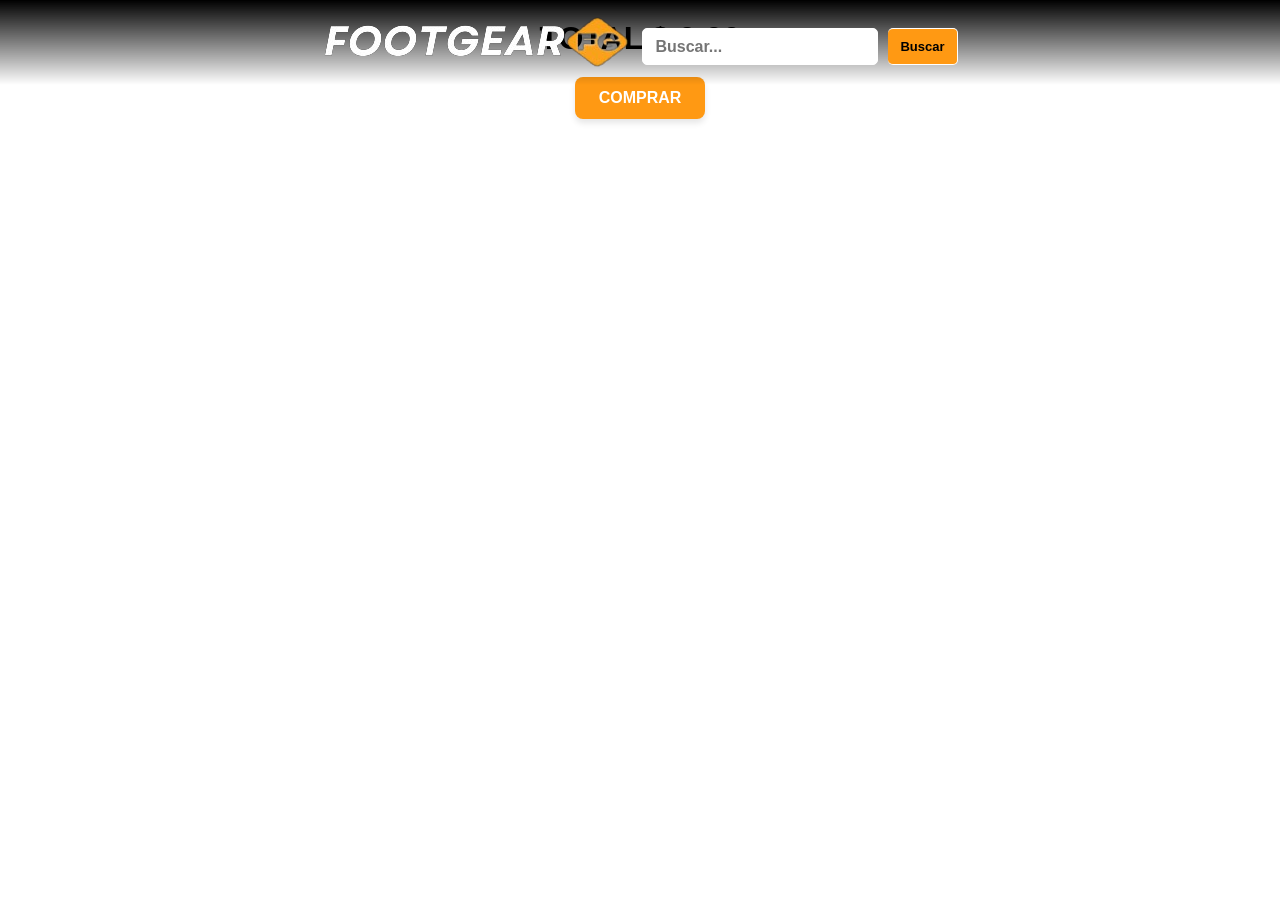
==== checkout.html @ 699bba91 "funcionalidad de busqueda" ====
<!DOCTYPE html>
<html lang="es">
<head>
    <meta charset="UTF-8">
    <title>Electro-Commerce</title>
    <link rel="shortcut icon" href="images/shopping-cart-blue.png" type="image/png">
    <meta name="viewport" content="width=device-width, initial-scale=1.0">
    <link rel="stylesheet" href="css/styles.css">
    <link rel="stylesheet" href="css/checkout.css">
    <script defer src="js/checkout.js"></script>
</head> 
<body>
    <header>
        <div class="container mask navigation">
            <nav>
                <h1 class="">
                    <img class="logo" src="./img/logo_footgear.png" alt="">
                </h1>
                <div class="search-bar-container">
                    <input type="search" id="input-search" placeholder="Buscar..." class="search-bar">
                    <button class="search-button">Buscar</button>
                </div>
            </nav>
        </div>
    </header>
    <main>
        <section>
            <!-- <div class="button_container"><button style="margin-top: 50px;">PRODUCTOS</button></div>
            <div class="wrapper"> -->
                <div id="productCardContainerAdidas" class="contenedor_checkout"></div>
                <!-- <div class="contenedor_checkout">
                    <div class="product-card">
                        <img src="img/nike-dunk-low.png" alt="Nike Dunk Low">
                        <div class="product-info">
                            <h3>Nike Dunk Low</h3>
                            <p class="price">$100</p>
                            <button class="add-to-cart" id="${id}">Eliminar del Carrito</button>x¬
                        </div>
                    </div> 
                    <div class="product-card">
                        <img src="img/puma-nitro.png" alt="Nike Dunk Low">
                        <div class="product-info">
                            <h3>Puma Nitro</h3>
                            <p class="price">$125</p>
                            <button class="add-to-cart" id="${id}">Eliminar del Carrito</button>
                        </div>
                    </div>
                </div>
            </div>
        </section> -->

        <div class="centrar-div">
            <p style="font-size: 2em; font-weight: 600; margin-bottom: 20px; margin-top: 20px;">TOTAL $ 0.00</p>
            <button id="btnComprar">COMPRAR</button>
        </div>
    </main>
</body>
</html>


<!-- <section>
    <table>
        <thead>
            <tr>
                <th id="tablehead">Producto</th>
                <th id="tablehead">Quitar</th>
            </tr>
        </thead>
        <tbody>
        </tbody>
        <tfoot>
            <tr class="total-carrito">
                <td></td>
                <td>TOTAL:</td>
                <td id="importeTotalCarrito">$ 0.00</td>
            </tr>
        </tfoot>
    </table>
</section>
<div class="centrar-div">
    <button class="button" id="btnComprar">COMPRAR</button>
</div> -->
---- css/styles.css ----
/* -----------------------------------------------------RESET-------------------------------------------------------------------------------------- */
* {
    padding: 0;
    margin: 0;
    box-sizing: border-box;
}

/*-----------------------------------------------------GENERALES-------------------------------------------------------------------------------------*/
body {
    font-family: sans-serif;
    background-color: #000;
    background: linear-gradient(#d4d4d4,#454545);
}

h1 {font-size: 2.5em;}
h2{font-size: 2.7em;}
h3{font-size: 2em;}
p{font-size: 1.25em;}
ul{list-style: none;}

button , input,#buy_button{
    font-size: 1em;
    font-weight: bold;
    padding: 10px 30px;
    border-radius: 10px;
    border: 1px solid #fff;
    color: #000;
    background-color: #fff;
}


/* HEADER */
header{
    background-color: transparent;
    flex-wrap: wrap;
    position: fixed;
    top: 0;
    right: 0;
    width: 100vw;
    z-index: 100;
    background: linear-gradient(to bottom, black ,transparent);
    padding-top: 10px;
}

header .container {
    display: flex;
    flex-direction: column;
    justify-content: center;
    align-items: center;
}


header nav{
    display: flex;
    flex-direction: column;
    text-align: center;
    padding-bottom: 2px;
}

header div nav a{
    padding: 5px 12px;
    text-decoration: none;
    color: white;
    font-weight: bolder;   
}

/*todo NUEVO BARRA DE BÚSQUEDA*/
.search-bar-container {
    display: flex;
    align-items: center;
}

.search-bar {
    padding: 8px 12px;
    height: 50%;
    border: 1px solid #fff;
    border-radius: 5px;
    outline: none;
    background-color: #ffffff;
}

.search-button {
    font-size: small;
    font-weight: bolder;
    height: 50%;
    width: 50%;
    padding: 8px 12px;
    margin-left: 10px;
    border: 1px solid #fff;
    border-left: none;
    border-radius: 5px;
    background-color: #ff9913;
    color: #000000;
    cursor: pointer;
}

.search-button:hover {
    background-color: #e0e0e0;
}


/* MAIN */

.button_container {
    display: flex;
    flex-direction: column;
    align-items: center;
    justify-items: center;
    margin-top: 15px;
}


/* PAGINA DE PRODUCTOS */




.products-hero__img {
    max-width: 100%;
    height: auto;
}


.product-card_container {
    display: flex;
    justify-content: space-evenly;
    align-items: center;
    flex-wrap: wrap;
}
.product-card {
    position: relative;
    margin: 10px 20px;
    display: flex;
    flex-direction: column;
    justify-content: center;
    align-items: center;
    border: 1px solid #000000;
    border-radius: 8px;
    overflow: hidden;
    box-shadow: 0 2px 4px rgba(0, 0, 0, 0.1);
    transition: transform 0.3s ease;
    width: fit-content;
    flex-grow: 1;
    background: linear-gradient(to bottom, #2196f3, #f8fcff);
}
/* #2196f3 #f8fcff  #00b5c6  #001d7b*/

.product-card:hover {
    transform: translateY(-5px);
}

.product-card img {
    width: 40vh;
    height: 40vh;
    display: block;
    filter: saturate(2);
}

.product-info {
    display: flex;
    flex-direction: column;
    justify-content: end;
    align-items: center;
    padding: 15px;
    color: #fff;
    background-color: #0000006f;
    width: 100%;
}
.product-info h3 {
    font-size: 1.5rem;
    font-weight: bold;
}
/* #0000006f */

.product-info .price {
    font-size: 2rem;
    font-weight: bold;
}

.add-to-cart {
    background-color: #007bff;
    color: #fff;
    border: none;
    border-radius: 4px;
    cursor: pointer;
    transition: background-color 0.3s ease;
}

.add-to-cart:hover {
    background-color: #0056b3;
}

.products__h2 {
    color: #fff;
    font-weight: bolder;
}

/* todo interacción con los botones js */
.selected {
    display: none;
}
.counter {
    margin-left: 20px; 
    color: #ffffff;
}

/* MEDIA QUERIES */
@media (min-width: 775px) {
    /* Solo para dispositivos mas grandes */
    body {
        background: linear-gradient(#d4d4d4,#777777); 
        background-position: center center;
        background-repeat: repeat;
        background-size: cover;
    } 
    header .container {
        max-width: none;
        background: #000;
    }
    header nav {
        flex-direction: row;
        justify-content: space-around;
    }
    header .navigation{
        background-image: none;
        background-color: transparent;
        background: transparent;
    }
    
    header div nav a{
        padding: 20px 5px;
        margin-right: 0px;
        font-size: 1.5em;
    }
    header div nav a:hover{
        background-color: rgb(0, 0, 150);
        /* color: rgb(255, 199, 0); */
    }
    button,#buy_button {
        font-size: 2em;
    }
}

@media (max-width: 1200px){
    header .container nav a {
        font-size: 1em;
        padding: 30px 12px;
    }
}

@media (max-width: 980px){
    /* Dispositivos tamaño intermedio */
    header .container nav a {
        font-size: 0.8em;
        padding: 30px 5px;
    }
    p {font-size: 0.8em;}
}




@media (max-width: 775px) {
    .header_container {
        max-width: 775px;
    }
}


/* LISTADO DE PRODUCTOS */
#products {
    background-color: #00000060;
    background-image:
    linear-gradient(0deg,
    rgba(0, 0, 0, 0.6), rgba(0, 0, 0, 0.6)),
    url(./img/paul-unsplash.jpg);
    background-size: cover;
    background-repeat: no-repeat;
    background-position: center;
    color: #fff;
    position: relative;
    margin-top: 10vh;
    display: flex;
    flex-direction: row;
    justify-content: space-around;
    align-content: space-around;
}

body {
    background: #000000;
}

/* todo svg carrito*/
.cart-container {
    background: #ff9913;;
    margin-left: 30px;
}
#cart-svg {
    height: 50%;
    padding: 5px;
}
---- css/checkout.css ----
/* -----------------------------------------------------RESET-------------------------------------------------------------------------------------- */
* {
    padding: 0;
    margin: 0;
    box-sizing: border-box;
}

/*-----------------------------------------------------GENERALES-------------------------------------------------------------------------------------*/
body {
    font-family: sans-serif;
    background-color: #fff ;
}

.contenedor_checkout {
    display: flex;
    flex-direction: column;
}

.wrapper {
    display: flex;
    justify-content: center;
    align-items: center;
    height: fit-content;
    width: 100%;
}
.centrar-div {
    text-align: center;
}

#btnComprar {
    background-color: #ff9913; /* Color de fondo anaranjado */
    color: #ffffff; /* Color de letra blanco */
    border: none;
    border-radius: 8px; /* Bordes más redondeados */
    cursor: pointer;
    transition: background-color 0.3s ease, transform 0.2s ease;
    font-weight: bold;
    font-size: 16px; /* Tamaño de fuente */
    padding: 12px 24px; /* Espaciado interno */
    box-shadow: 0 4px 6px rgba(0, 0, 0, 0.1); /* Sombra para darle profundidad */
}

#btnComprar:hover {
    background-color: #e88b00; /* Color de fondo al pasar el mouse */
    transform: scale(1.05); /* Aumentar ligeramente el tamaño al pasar el mouse */
}

#btnComprar:active {
    background-color: #cc7800; /* Color de fondo al hacer clic */
    transform: scale(0.95); /* Reducir ligeramente el tamaño al hacer clic */
}

#btnComprar:focus {
    outline: none;
    box-shadow: 0 0 0 4px rgba(255, 153, 19, 0.4); /* Resaltado al estar enfocado */
}



/* @import url("https://fonts.googleapis.com/css?family=Roboto:300,300italic,700,700italic");
@import url("https://cdnjs.cloudflare.com/ajax/libs/normalize/8.0.1/normalize.css");
@import url("https://cdnjs.cloudflare.com/ajax/libs/milligram/1.4.1/milligram.css");

* {
    margin: 10px;
}

search {
    margin: 0 auto;
    max-width: 80%;
}

footer {
    margin: 0 auto;
    max-width: 900px;
    background-color: rgb(248, 248, 248);
    font-weight: 700;
    padding: 30px;
    text-align: center;
    border-top-left-radius: 20px;
    border-bottom-right-radius: 20px;
}

div#mensajeComprar {
    visibility: hidden;
    margin: 0 auto;
    width: 600px;
    padding: 20px;
    background-color: rgb(153, 215, 153);
    color: white;
    font-weight: 700;
    border-radius: 10px;
    box-shadow: 6px 6px 16px lightgray;
}

dialog {
    background-color: green;
    color: white;
}

.mostrar-mensaje {
    visibility: visible !important;
}

.quitar-carrito {
    cursor: pointer;
}

.imagen-carrito {
    height: 40px;
}

.total-carrito {
    font-size: 18px;
    font-weight: 700;
}

img.logo {
    display: inline;
    width: 48px;
    float: right;
    margin-top: 26px;
    cursor: pointer;
}

div.header {
    display: inline;
}

div.carrito span {
    font-weight: 700;
}

.centrar-div {
    text-align: center;
}

.container {
    max-width: 900px;
    gap: 20px;
    display: flex;
    flex-direction: row;
    align-items: flex-start;
    flex-wrap: wrap;
    justify-content: center;
}

.div-card {
    text-align: center;
    border-radius: 5px;
    border-width: 1px;
    border-style: solid;
    border-color: lightblue;
    box-shadow: 10px 6px 6px rgba(211, 211, 211, 0.221);
    width: 230px;
    height: 280px;

    & button {
        flex-flow: 1;
        margin-block-end: 6px;
    }
}

.div-card:hover {
    background-color:rgba(229, 248, 255, 0.456);
    transition: .5s ease-in;
    box-shadow: 5px 20px 60px rgba(211, 211, 211, 0.519);
}

div.imagen {
    font-size: 60px !important;
}

div.imagen:hover {
    transform: scale(1.25);
    transition: .2s ease-in;
}

div.producto {
    font-size: 18px;
}

div.importe {
    font-size: 16px;
    font-weight: 700;
}

.card button {
    font-size: 10px;
    width: 100px;
    padding: 0px !important;
}

button:hover {
    background-color: rgb(131, 51, 171) !important;
    color: white;
    border-color: lightgray;
}

button:active {
    background-color: black !important;
    color: white;
    border-color: black;
}

.div-card-error {
    width: auto;
    padding: 40px;
    max-width: 900px;
    text-align: center;
    border: 1px solid red;
    border-top-right-radius: 10px;
    border-bottom-left-radius: 10px;
    box-shadow: 2px 2px 8px lightgrey;
    background-color: rgba(255, 0, 0, 0.091);
    margin-top: -10px;
    margin-bottom: 40px;
}

.imagen-error {
    font-size: 60px;
}

.leyenda-error {
    font-size: 30px;
    font-weight: 600;
}

.leyenda-intento {
    font-size: 20px;
}

@media (width <= 620px) {
    div.header {
        & h1 {
            font-size: 4rem;
        }

        & img.logo {
            width: 40px;
        }

        & h2 {
            font-size: 2rem;
        }
    }
}

@media (width <= 380px) {
    div.header {
        & h1 {
            font-size: 3rem;
        }

        & img.logo {
            width: 32px;
        }

        & h2 {
            display: none;
        }
    }
} */
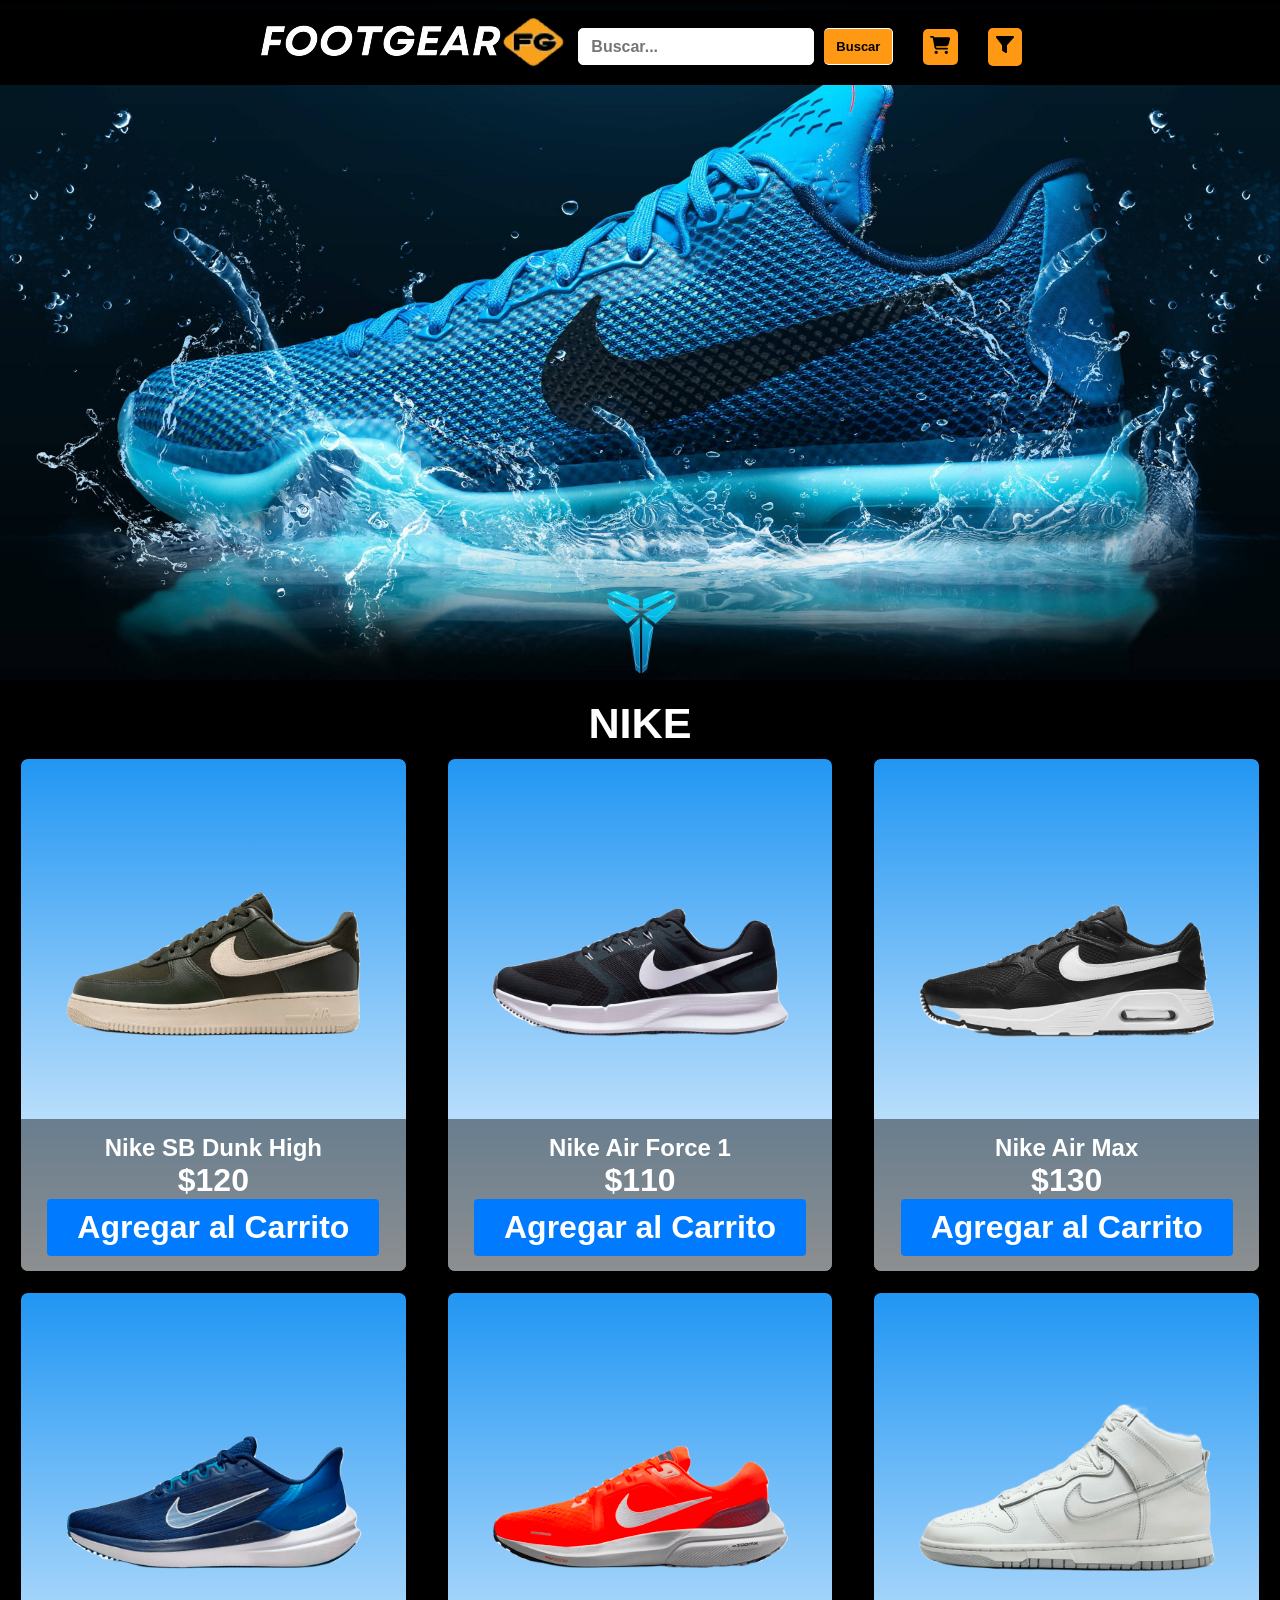
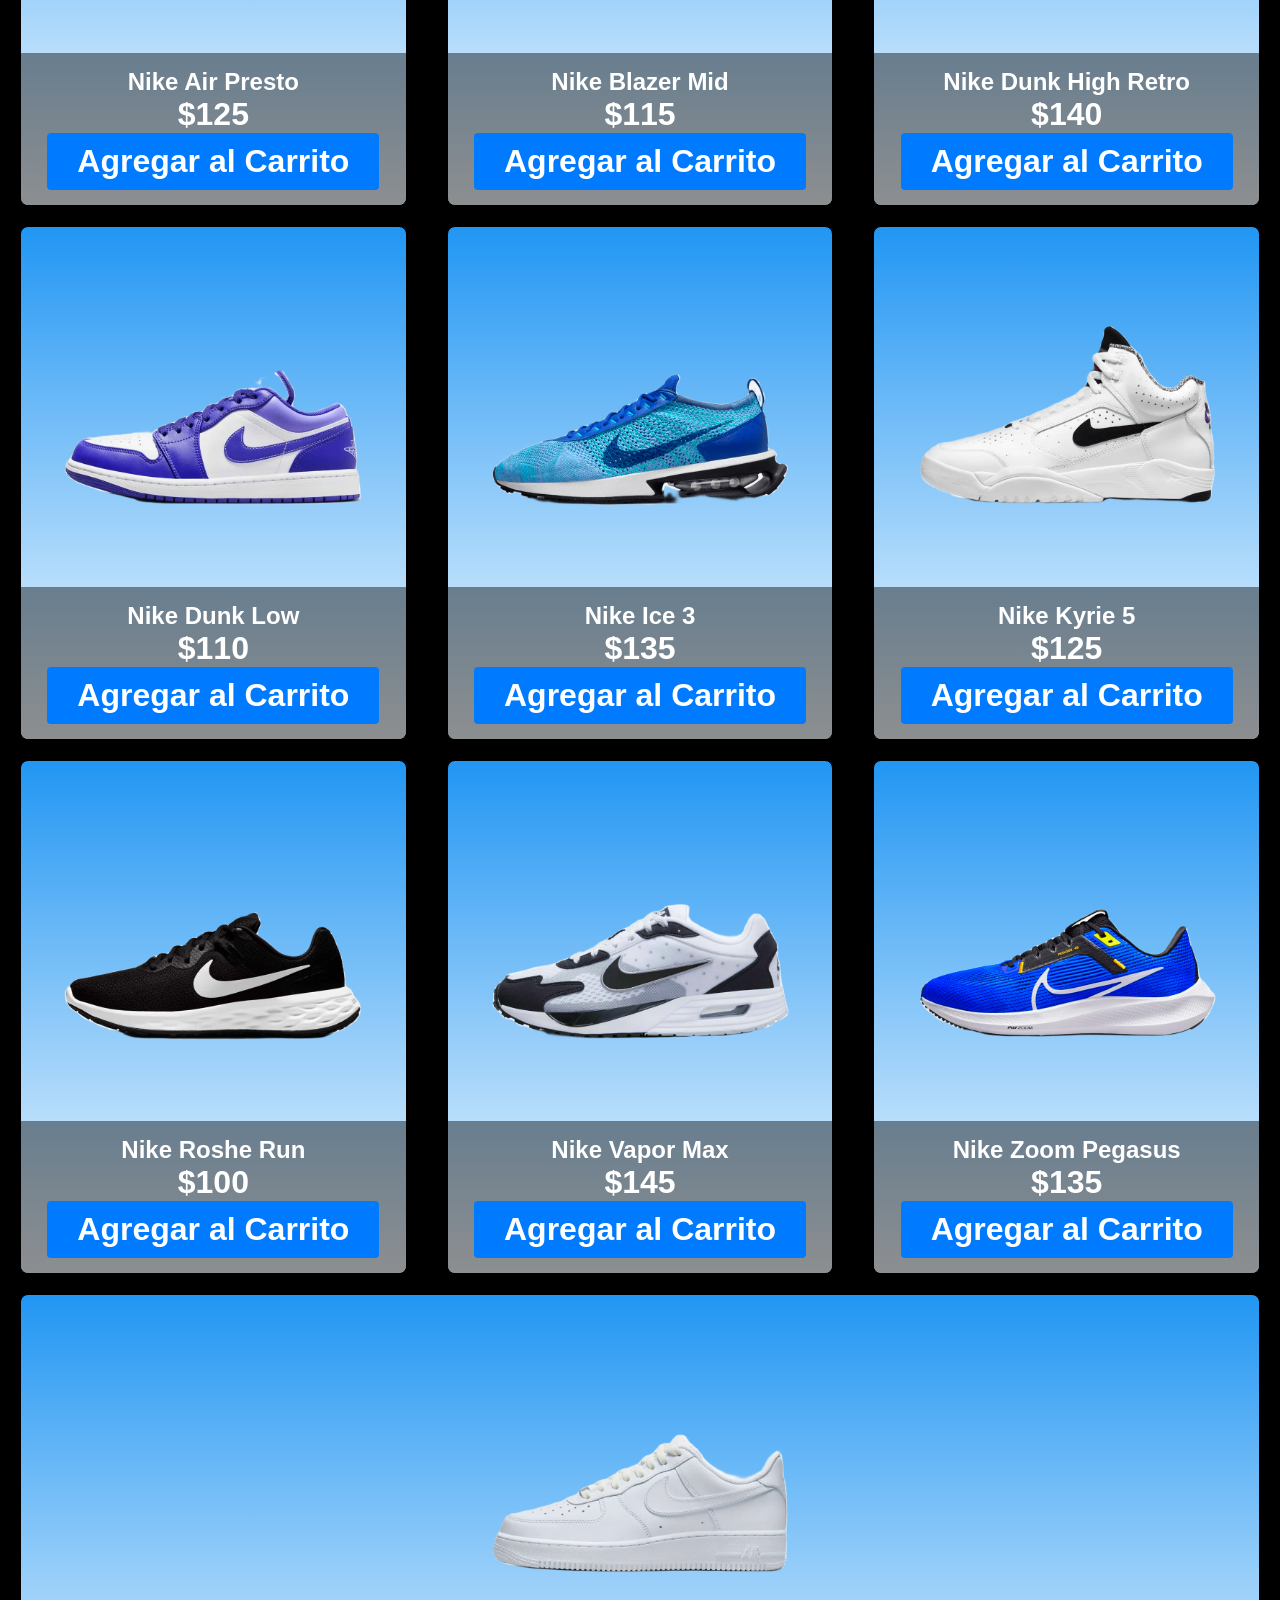
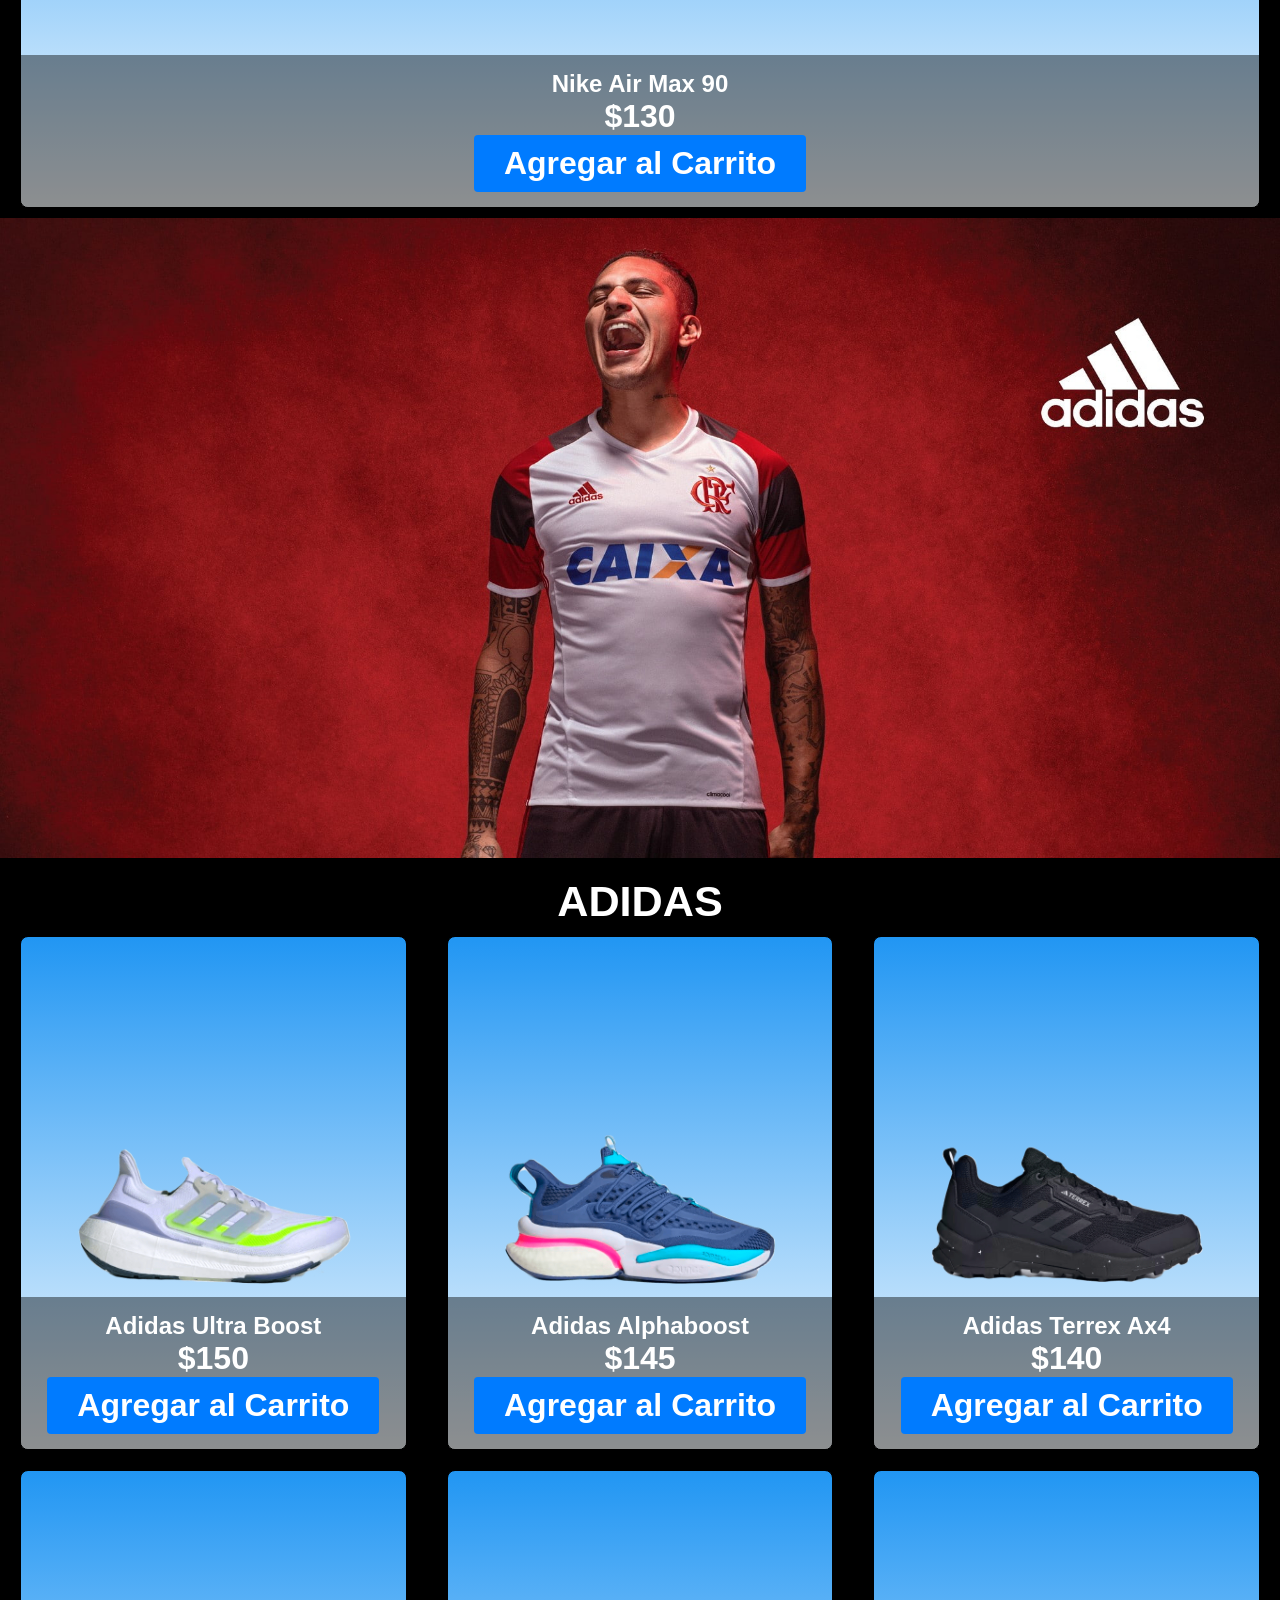
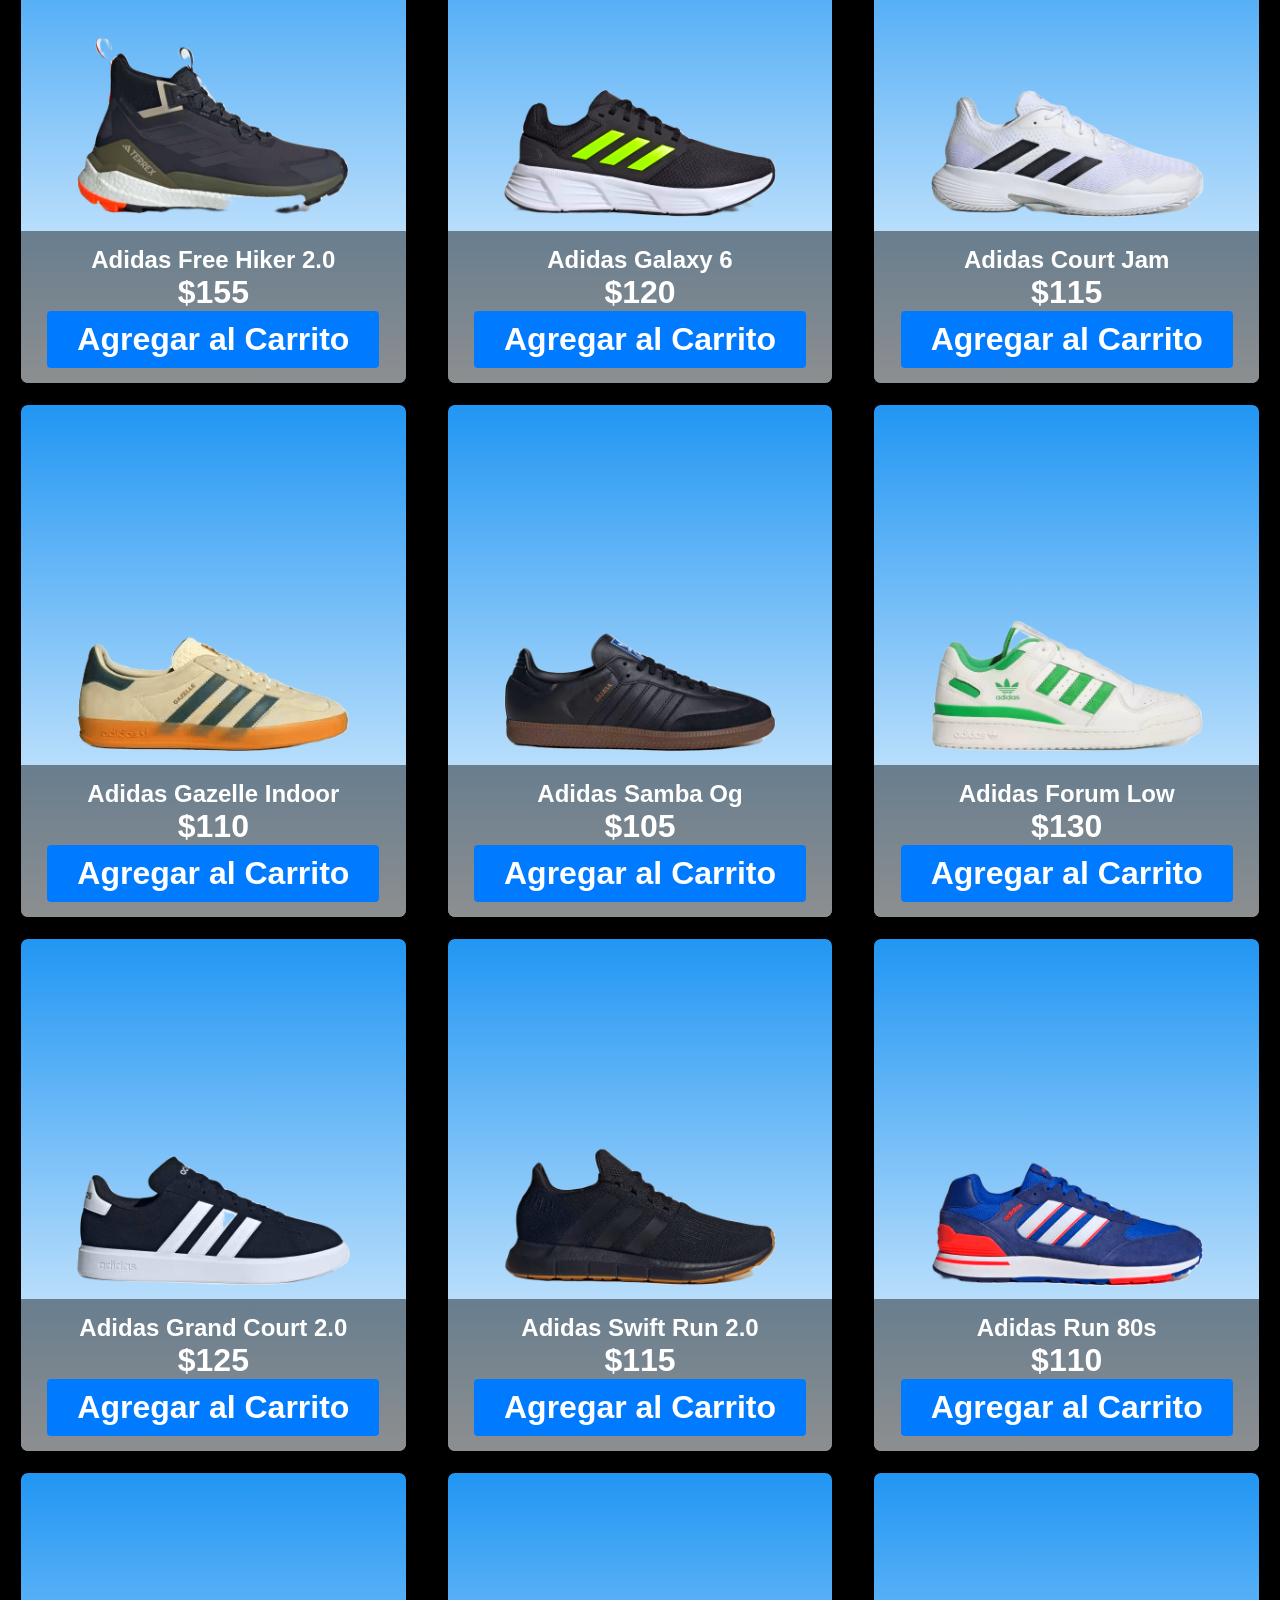
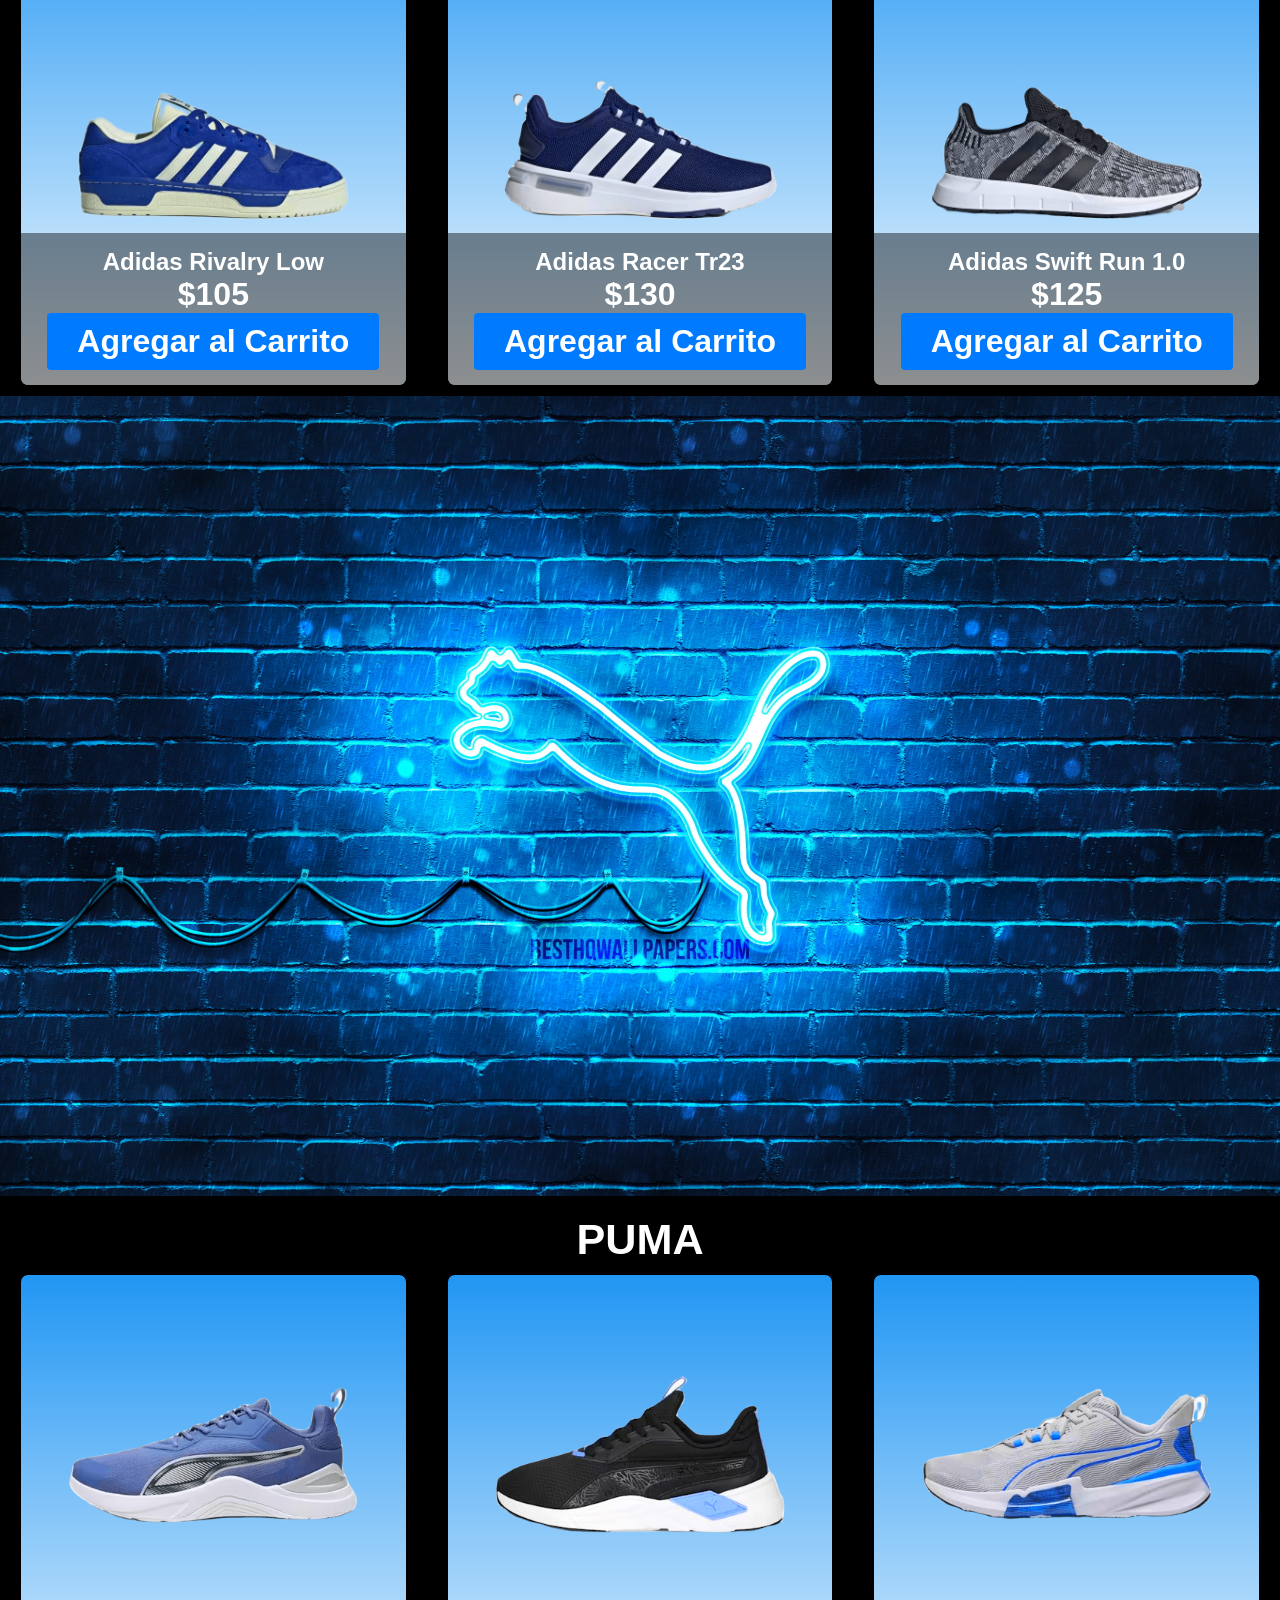
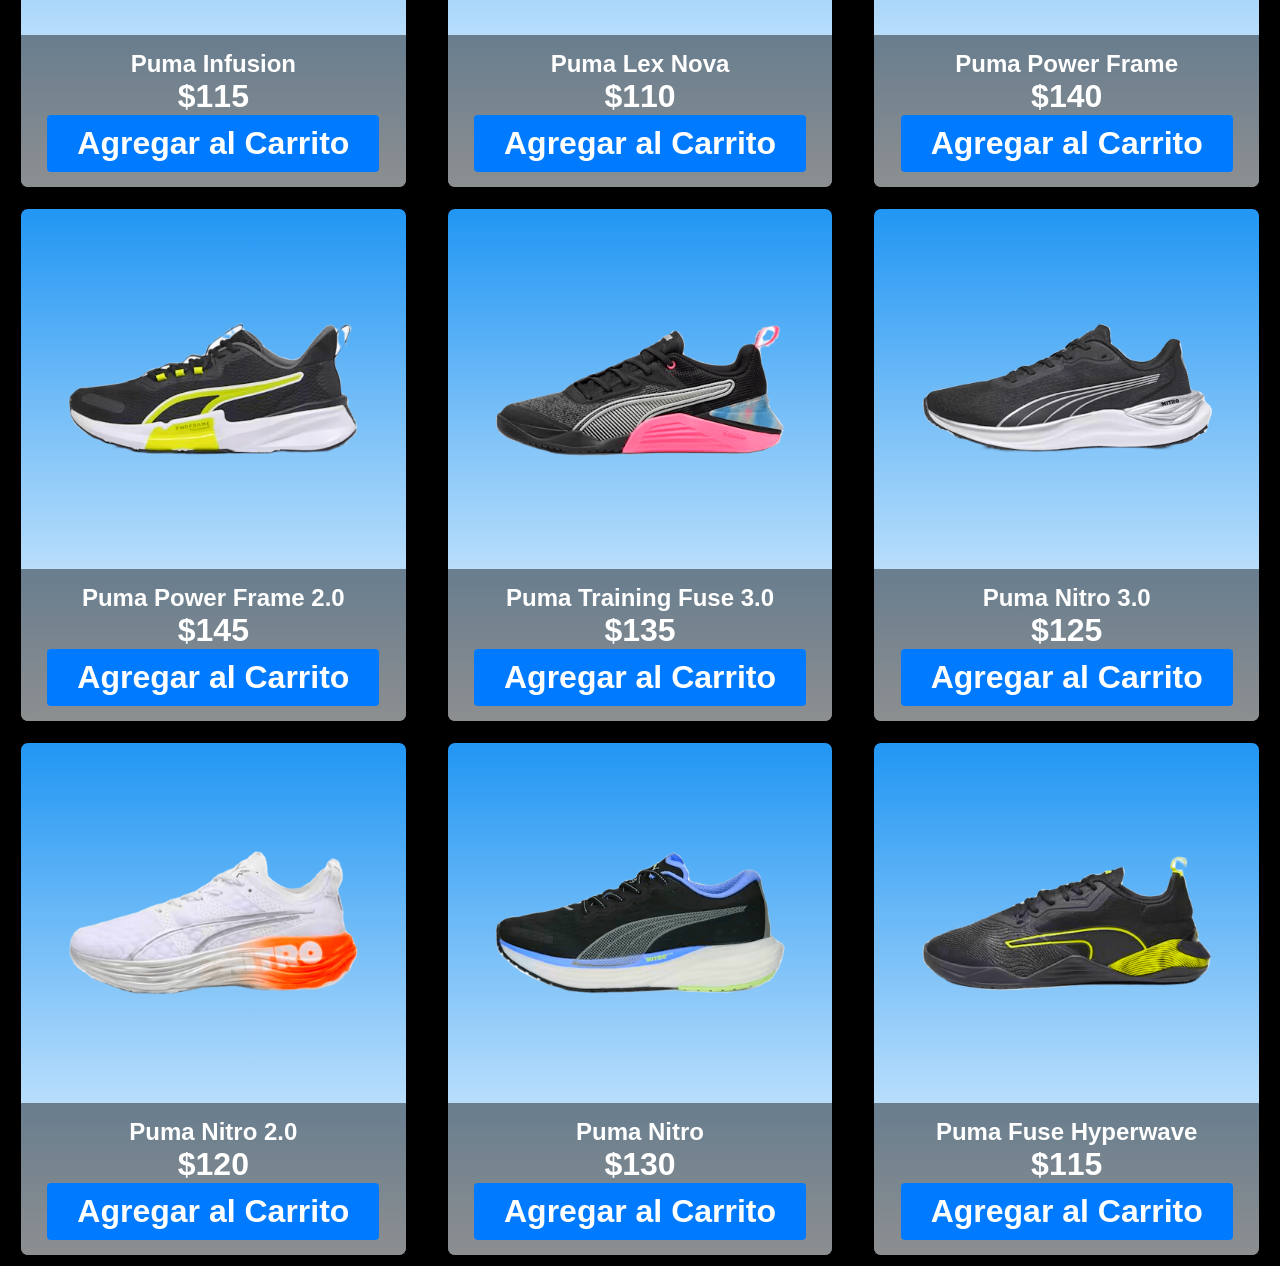
==== commit bc6d901e: "preentrega 3" ====
--- a/checkout.html
+++ b/checkout.html
@@ -2,8 +2,7 @@
 <html lang="es">
 <head>
     <meta charset="UTF-8">
-    <title>Electro-Commerce</title>
-    <link rel="shortcut icon" href="images/shopping-cart-blue.png" type="image/png">
+    <title>FOOTGEAR</title>
     <meta name="viewport" content="width=device-width, initial-scale=1.0">
     <link rel="stylesheet" href="css/styles.css">
     <link rel="stylesheet" href="css/checkout.css">
@@ -13,70 +12,28 @@
     <header>
         <div class="container mask navigation">
             <nav>
-                <h1 class="">
+                <h1>
                     <img class="logo" src="./img/logo_footgear.png" alt="">
                 </h1>
-                <div class="search-bar-container">
-                    <input type="search" id="input-search" placeholder="Buscar..." class="search-bar">
-                    <button class="search-button">Buscar</button>
-                </div>
             </nav>
         </div>
     </header>
     <main>
         <section>
-            <!-- <div class="button_container"><button style="margin-top: 50px;">PRODUCTOS</button></div>
-            <div class="wrapper"> -->
-                <div id="productCardContainerAdidas" class="contenedor_checkout"></div>
-                <!-- <div class="contenedor_checkout">
-                    <div class="product-card">
-                        <img src="img/nike-dunk-low.png" alt="Nike Dunk Low">
-                        <div class="product-info">
-                            <h3>Nike Dunk Low</h3>
-                            <p class="price">$100</p>
-                            <button class="add-to-cart" id="${id}">Eliminar del Carrito</button>x¬
-                        </div>
-                    </div> 
-                    <div class="product-card">
-                        <img src="img/puma-nitro.png" alt="Nike Dunk Low">
-                        <div class="product-info">
-                            <h3>Puma Nitro</h3>
-                            <p class="price">$125</p>
-                            <button class="add-to-cart" id="${id}">Eliminar del Carrito</button>
-                        </div>
-                    </div>
-                </div>
+            <div class="button_container">
+                <p class="checkout-title">PRODUCTOS</p>
             </div>
-        </section> -->
+            <div class="wrapper">
+                <div id="productCardContainer" class="contenedor_checkout"></div>
+            </div>
+        </section>
 
         <div class="centrar-div">
-            <p style="font-size: 2em; font-weight: 600; margin-bottom: 20px; margin-top: 20px;">TOTAL $ 0.00</p>
+            <p class="total" id="importeTotalCarrito">TOTAL $ 0.00</p>
             <button id="btnComprar">COMPRAR</button>
+            <button class="back" >VOLVER</button>
         </div>
     </main>
 </body>
 </html>
 
-
-<!-- <section>
-    <table>
-        <thead>
-            <tr>
-                <th id="tablehead">Producto</th>
-                <th id="tablehead">Quitar</th>
-            </tr>
-        </thead>
-        <tbody>
-        </tbody>
-        <tfoot>
-            <tr class="total-carrito">
-                <td></td>
-                <td>TOTAL:</td>
-                <td id="importeTotalCarrito">$ 0.00</td>
-            </tr>
-        </tfoot>
-    </table>
-</section>
-<div class="centrar-div">
-    <button class="button" id="btnComprar">COMPRAR</button>
-</div> -->
--- a/css/styles.css
+++ b/css/styles.css
@@ -8,17 +8,32 @@
 /*-----------------------------------------------------GENERALES-------------------------------------------------------------------------------------*/
 body {
     font-family: sans-serif;
-    background-color: #000;
-    background: linear-gradient(#d4d4d4,#454545);
-}
-
-h1 {font-size: 2.5em;}
-h2{font-size: 2.7em;}
-h3{font-size: 2em;}
-p{font-size: 1.25em;}
-ul{list-style: none;}
-
-button , input,#buy_button{
+    background: linear-gradient(#d4d4d4, #454545);
+}
+
+h1 {
+    font-size: 2.5em;
+}
+
+h2 {
+    font-size: 2.7em;
+}
+
+h3 {
+    font-size: 2em;
+}
+
+p {
+    font-size: 1.25em;
+}
+
+ul {
+    list-style: none;
+}
+
+button,
+input,
+#buy_button {
     font-size: 1em;
     font-weight: bold;
     padding: 10px 30px;
@@ -28,9 +43,8 @@
     background-color: #fff;
 }
 
-
 /* HEADER */
-header{
+header {
     background-color: transparent;
     flex-wrap: wrap;
     position: fixed;
@@ -38,7 +52,7 @@
     right: 0;
     width: 100vw;
     z-index: 100;
-    background: linear-gradient(to bottom, black ,transparent);
+    background: linear-gradient(to bottom, black, transparent);
     padding-top: 10px;
 }
 
@@ -49,22 +63,21 @@
     align-items: center;
 }
 
-
-header nav{
+header nav {
     display: flex;
     flex-direction: column;
     text-align: center;
     padding-bottom: 2px;
 }
 
-header div nav a{
+header div nav a {
     padding: 5px 12px;
     text-decoration: none;
     color: white;
-    font-weight: bolder;   
-}
-
-/*todo NUEVO BARRA DE BÚSQUEDA*/
+    font-weight: bolder;
+}
+
+/* NUEVO BARRA DE BÚSQUEDA */
 .search-bar-container {
     display: flex;
     align-items: center;
@@ -98,7 +111,6 @@
     background-color: #e0e0e0;
 }
 
-
 /* MAIN */
 
 .button_container {
@@ -109,24 +121,20 @@
     margin-top: 15px;
 }
 
-
 /* PAGINA DE PRODUCTOS */
-
-
-
 
 .products-hero__img {
     max-width: 100%;
     height: auto;
 }
 
-
 .product-card_container {
     display: flex;
     justify-content: space-evenly;
     align-items: center;
     flex-wrap: wrap;
 }
+
 .product-card {
     position: relative;
     margin: 10px 20px;
@@ -143,6 +151,7 @@
     flex-grow: 1;
     background: linear-gradient(to bottom, #2196f3, #f8fcff);
 }
+
 /* #2196f3 #f8fcff  #00b5c6  #001d7b*/
 
 .product-card:hover {
@@ -166,10 +175,12 @@
     background-color: #0000006f;
     width: 100%;
 }
+
 .product-info h3 {
     font-size: 1.5rem;
     font-weight: bold;
 }
+
 /* #0000006f */
 
 .product-info .price {
@@ -195,70 +206,90 @@
     font-weight: bolder;
 }
 
-/* todo interacción con los botones js */
+/* interacción con los botones js */
 .selected {
     display: none;
 }
+
 .counter {
-    margin-left: 20px; 
-    color: #ffffff;
+    display: none;
+    position: absolute;
+    top: -12px;
+    right: -10px;
+    background: red;
+    color: white;
+    border-radius: 50%;
+    padding: 5px;
+    font-size: 10px;
+    font-weight: bold;
+    width: 20px;
+    height: 20px;
+    align-items: center;
+    justify-content: center;
 }
 
 /* MEDIA QUERIES */
 @media (min-width: 775px) {
-    /* Solo para dispositivos mas grandes */
     body {
-        background: linear-gradient(#d4d4d4,#777777); 
+        /* MODO CLARO background: linear-gradient(#d4d4d4,#777777); */
+        background: #000;
         background-position: center center;
         background-repeat: repeat;
         background-size: cover;
-    } 
+    }
+
     header .container {
         max-width: none;
         background: #000;
     }
+
     header nav {
         flex-direction: row;
         justify-content: space-around;
     }
-    header .navigation{
+
+    header .ion {
         background-image: none;
         background-color: transparent;
         background: transparent;
-    }
-    
-    header div nav a{
+        position: relative;
+    }
+
+    header div nav a {
         padding: 20px 5px;
         margin-right: 0px;
         font-size: 1.5em;
     }
-    header div nav a:hover{
+
+    header div nav a:hover {
         background-color: rgb(0, 0, 150);
         /* color: rgb(255, 199, 0); */
     }
-    button,#buy_button {
+
+    button,
+    #buy_button {
         font-size: 2em;
     }
 }
 
-@media (max-width: 1200px){
+@media (max-width: 1200px) {
     header .container nav a {
         font-size: 1em;
         padding: 30px 12px;
     }
 }
 
-@media (max-width: 980px){
+@media (max-width: 980px) {
     /* Dispositivos tamaño intermedio */
     header .container nav a {
         font-size: 0.8em;
         padding: 30px 5px;
     }
-    p {font-size: 0.8em;}
-}
-
-
-
+
+    p {
+        font-size: 0.8em;
+    }
+}
 
 @media (max-width: 775px) {
     .header_container {
@@ -266,36 +297,60 @@
     }
 }
 
-
-/* LISTADO DE PRODUCTOS */
-#products {
-    background-color: #00000060;
-    background-image:
-    linear-gradient(0deg,
-    rgba(0, 0, 0, 0.6), rgba(0, 0, 0, 0.6)),
-    url(./img/paul-unsplash.jpg);
-    background-size: cover;
-    background-repeat: no-repeat;
-    background-position: center;
-    color: #fff;
+/*svgs*/
+.cart-container {
+    border-radius: 5px;
+    padding: 2px;
+    background: #ff9913;
+    margin-left: 30px;
     position: relative;
-    margin-top: 10vh;
-    display: flex;
-    flex-direction: row;
-    justify-content: space-around;
-    align-content: space-around;
-}
-
-body {
-    background: #000000;
-}
-
-/* todo svg carrito*/
-.cart-container {
-    background: #ff9913;;
+}
+
+#cart-svg {
+    height: 28px;
+    padding: 5px;
+    fill: currentColor;
+}
+
+.filter-button {
+    border-radius: 5px;
+    padding: 2px;
+    background: #ff9913;
     margin-left: 30px;
 }
-#cart-svg {
-    height: 50%;
-    padding: 5px;
-}
+
+.filter-button svg {
+    padding: 3px;
+    height: 30px;
+    background: none;
+    border: none;
+}
+
+.d-flex {
+    display: flex;
+}
+
+/* FILTER */
+.dropdown {
+    position: relative;
+}
+
+.dropdown-menu {
+    position: absolute;
+    left: 0;
+    top: calc(100% + 0.25rem);
+    background-color: #fff;
+    padding: .75rem;
+    border-radius: .25rem;
+    box-shadow: 0 2px 5px 0 rgba(0, 0, 0, 0.10);
+    opacity: 0;
+    pointer-events: none;
+    transform: translateY(-10px);
+    transition: opacity 150ms ease-in-out , transform 150ms ease-in-out;
+}
+
+.active {
+    opacity: 1;
+    transform: translateY(0);
+    pointer-events: auto;
+}
--- a/css/checkout.css
+++ b/css/checkout.css
@@ -1,19 +1,17 @@
-/* -----------------------------------------------------RESET-------------------------------------------------------------------------------------- */
-* {
-    padding: 0;
-    margin: 0;
-    box-sizing: border-box;
-}
-
 /*-----------------------------------------------------GENERALES-------------------------------------------------------------------------------------*/
 body {
     font-family: sans-serif;
-    background-color: #fff ;
+    background: linear-gradient(to bottom, #2196f3, #000000);
 }
 
+header {
+    position: absolute;
+    top: 0;
+}
 .contenedor_checkout {
     display: flex;
-    flex-direction: column;
+    flex-direction: row;
+    flex-wrap: wrap;
 }
 
 .wrapper {
@@ -27,237 +25,95 @@
     text-align: center;
 }
 
-#btnComprar {
-    background-color: #ff9913; /* Color de fondo anaranjado */
-    color: #ffffff; /* Color de letra blanco */
+#btnComprar,.back {
+    background-color: green;
+    color: #ffffff; 
     border: none;
-    border-radius: 8px; /* Bordes más redondeados */
+    border-radius: 8px;  
     cursor: pointer;
     transition: background-color 0.3s ease, transform 0.2s ease;
     font-weight: bold;
-    font-size: 16px; /* Tamaño de fuente */
-    padding: 12px 24px; /* Espaciado interno */
-    box-shadow: 0 4px 6px rgba(0, 0, 0, 0.1); /* Sombra para darle profundidad */
+    font-size: 16px; 
+    padding: 12px 24px; 
+    box-shadow: 0 4px 6px rgba(0, 0, 0, 0.1); 
 }
 
-#btnComprar:hover {
-    background-color: #e88b00; /* Color de fondo al pasar el mouse */
-    transform: scale(1.05); /* Aumentar ligeramente el tamaño al pasar el mouse */
+#btnComprar:hover,.back:hover {
+    background-color: #2196f3;
+    transform: scale(1.05); 
 }
 
-#btnComprar:active {
-    background-color: #cc7800; /* Color de fondo al hacer clic */
-    transform: scale(0.95); /* Reducir ligeramente el tamaño al hacer clic */
+#btnComprar:active,.back:active { 
+    transform: scale(0.95); 
 }
 
-#btnComprar:focus {
+#btnComprar:focus,.back:focus {
     outline: none;
-    box-shadow: 0 0 0 4px rgba(255, 153, 19, 0.4); /* Resaltado al estar enfocado */
+    box-shadow: 0 0 0 4px rgba(255, 153, 19, 0.4); 
+}
+.back{
+    background-color: red;
 }
 
-
-
-/* @import url("https://fonts.googleapis.com/css?family=Roboto:300,300italic,700,700italic");
-@import url("https://cdnjs.cloudflare.com/ajax/libs/normalize/8.0.1/normalize.css");
-@import url("https://cdnjs.cloudflare.com/ajax/libs/milligram/1.4.1/milligram.css");
-
-* {
-    margin: 10px;
+.actions {
+    display: flex;
+    justify-content: center;
+    align-items: center;
+    gap: 10px; 
+    margin-top: 10px;
 }
 
-search {
-    margin: 0 auto;
-    max-width: 80%;
+.actions button {
+    padding: 10px 20px;
+    color: #fff;
+    font-size: 16px; 
+    border: none;
+    border-radius: 5px; 
+    cursor: pointer;
+    box-shadow: 0px 4px 6px rgba(0, 0, 0, 0.1); 
+    transition: background-color 0.3s ease; 
 }
 
-footer {
-    margin: 0 auto;
-    max-width: 900px;
-    background-color: rgb(248, 248, 248);
-    font-weight: 700;
-    padding: 30px;
-    text-align: center;
-    border-top-left-radius: 20px;
-    border-bottom-right-radius: 20px;
+.actions button:hover {
+    opacity: 0.8; 
 }
 
-div#mensajeComprar {
-    visibility: hidden;
-    margin: 0 auto;
-    width: 600px;
-    padding: 20px;
-    background-color: rgb(153, 215, 153);
-    color: white;
-    font-weight: 700;
-    border-radius: 10px;
-    box-shadow: 6px 6px 16px lightgray;
+.actions .add {
+    background-color: #28a745; 
 }
 
-dialog {
-    background-color: green;
-    color: white;
+.actions .remove {
+    background-color: #dc3545; 
 }
 
-.mostrar-mensaje {
-    visibility: visible !important;
+.actions p {
+    color: #000;
+    font-size: 18px; 
+    font-weight: bold; 
+    margin: 0 10px; 
+    padding: 5px 10px; 
+    border: 1px solid #ccc; 
+    border-radius: 5px; 
+    box-shadow: 0px 4px 6px rgba(0, 0, 0, 0.1); 
 }
 
-.quitar-carrito {
-    cursor: pointer;
+.amount {
+    margin-top: 10px;
+    font-size: 30px;
+    font-weight: bold; 
+    text-align: center; 
 }
 
-.imagen-carrito {
-    height: 40px;
+.checkout-title {
+    margin-top: 80px; 
+    color: white; 
+    font-weight: bold; 
+    font-size: 40px;
 }
-
-.total-carrito {
-    font-size: 18px;
-    font-weight: 700;
-}
-
-img.logo {
-    display: inline;
-    width: 48px;
-    float: right;
-    margin-top: 26px;
-    cursor: pointer;
-}
-
-div.header {
-    display: inline;
-}
-
-div.carrito span {
-    font-weight: 700;
-}
-
-.centrar-div {
-    text-align: center;
-}
-
-.container {
-    max-width: 900px;
-    gap: 20px;
-    display: flex;
-    flex-direction: row;
-    align-items: flex-start;
-    flex-wrap: wrap;
-    justify-content: center;
-}
-
-.div-card {
-    text-align: center;
-    border-radius: 5px;
-    border-width: 1px;
-    border-style: solid;
-    border-color: lightblue;
-    box-shadow: 10px 6px 6px rgba(211, 211, 211, 0.221);
-    width: 230px;
-    height: 280px;
-
-    & button {
-        flex-flow: 1;
-        margin-block-end: 6px;
-    }
-}
-
-.div-card:hover {
-    background-color:rgba(229, 248, 255, 0.456);
-    transition: .5s ease-in;
-    box-shadow: 5px 20px 60px rgba(211, 211, 211, 0.519);
-}
-
-div.imagen {
-    font-size: 60px !important;
-}
-
-div.imagen:hover {
-    transform: scale(1.25);
-    transition: .2s ease-in;
-}
-
-div.producto {
-    font-size: 18px;
-}
-
-div.importe {
-    font-size: 16px;
-    font-weight: 700;
-}
-
-.card button {
-    font-size: 10px;
-    width: 100px;
-    padding: 0px !important;
-}
-
-button:hover {
-    background-color: rgb(131, 51, 171) !important;
+.total {
+    font-size: 2em; 
+    font-weight: 600;
+    margin-bottom: 20px; 
+    margin-top: 20px; 
     color: white;
-    border-color: lightgray;
-}
-
-button:active {
-    background-color: black !important;
-    color: white;
-    border-color: black;
-}
-
-.div-card-error {
-    width: auto;
-    padding: 40px;
-    max-width: 900px;
-    text-align: center;
-    border: 1px solid red;
-    border-top-right-radius: 10px;
-    border-bottom-left-radius: 10px;
-    box-shadow: 2px 2px 8px lightgrey;
-    background-color: rgba(255, 0, 0, 0.091);
-    margin-top: -10px;
-    margin-bottom: 40px;
-}
-
-.imagen-error {
-    font-size: 60px;
-}
-
-.leyenda-error {
-    font-size: 30px;
-    font-weight: 600;
-}
-
-.leyenda-intento {
-    font-size: 20px;
-}
-
-@media (width <= 620px) {
-    div.header {
-        & h1 {
-            font-size: 4rem;
-        }
-
-        & img.logo {
-            width: 40px;
-        }
-
-        & h2 {
-            font-size: 2rem;
-        }
-    }
-}
-
-@media (width <= 380px) {
-    div.header {
-        & h1 {
-            font-size: 3rem;
-        }
-
-        & img.logo {
-            width: 32px;
-        }
-
-        & h2 {
-            display: none;
-        }
-    }
-} */
+}
